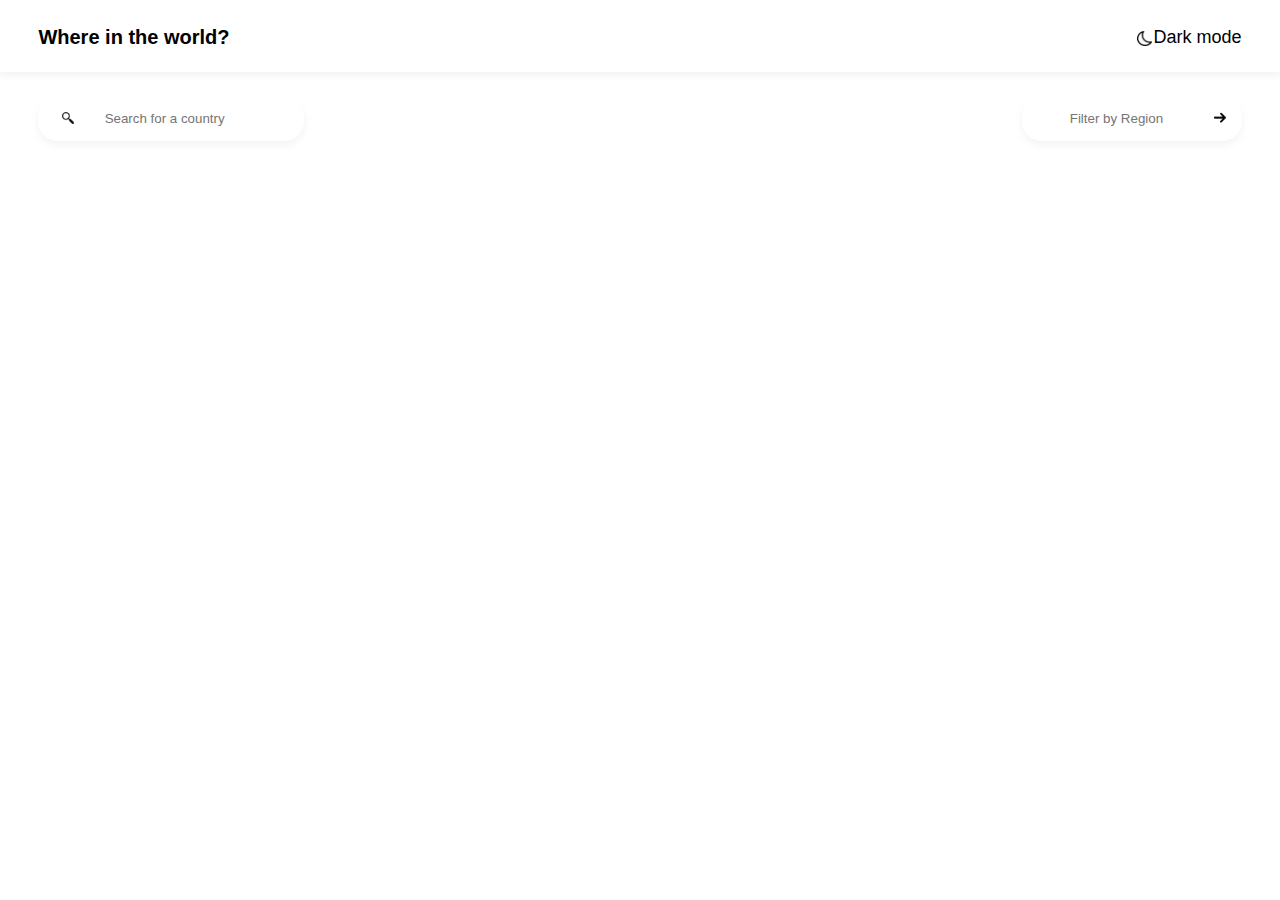
==== index.html @ e952824e "Update index.html" ====
<!DOCTYPE html>
<html lang="en">
<head>
        <meta charset="UTF-8">
        <meta http-equiv="X-UA-Compatible" content="IE=edge">
        <meta name="viewport" content="width=device-width, initial-scale=1.0">
        <title>where is the world</title>
        <link rel="stylesheet" href="css/style.css">
</head>
<body id="entire-body">
        <nav class="navbar  navbar-expand-sm navbar-dark bg-primary" id="padder" >
            <a class="navbar-brand" href="#" id="nav-logo">Where in  the world?</a>
            <div class="togger-section">
                <img id="img-sizer"  src="img/1.Moon-_Sleep_-Day.png" alt="" srcset="">
                <button type="button" class="navbar-button-toggler" id="navbar-button-toggler">Dark mode</button>
            </div>
        </nav>
        <section class="main-body" id="padder">
                <div class="flex-bot">
                        <div class="search-section">
                                <input type="search" name="" id="searcher" placeholder="Search for a country">
                                <img src="img/4.search-icon-day.png" alt="" class="search-icon" id="searcher-img">
                        </div>
                        <div class="sort-section">
                                <!-- <label for="dropdown"></label> -->
                                <input list="options" type="search" name="dropdown" id="filterer" placeholder="Filter by Region">
                                <datalist id="options">
                                        <option id="dropdown-sizer" value="Africa"></option>
                                        <option id="dropdown-sizer" value="Europe"></option>
                                        <option id="dropdown-sizer" value="America"></option>
                                        <option id="dropdown-sizer" value="Asia"></option>
                                        <option id="dropdown-sizer" value="Oceania"></option>
                                </datalist>
                                <img src="img/6.right.arrow.day.png" alt="" class="search-icon" id="filterer-img">
                        </div>                
                </div> 
        </section>
        <section class="main-body-cards" id="countries" id="padder" >
                
        </section>
        <script src="./js/navIcon.js"></script>
        <script src="./js/app.js"></script>
      <!--  <script src="./js/toggler.js"></script> -->
        <!-- <script src="js/toggler.js"></script> -->
</body>
</html
---- css/style.css ----
/* * @font-face {
        font-family: Nunito Sans;
        src: url(https://fonts.google.com/specimen/Nunito+Sans);
} */

*{
        margin: 0 0 0 0;
        padding: 0 0 0 0;
}

body{
        font-family: Nunito Sans, sans-serif;

}

body p{
        padding-top: 1%;
}

.more-info-section{
        max-width: 100%;
        display: grid;
        grid-template-columns: repeat(3, 1fr);
        gap: 10%;
}
.more-info-section img{
        width: 100%;
        height: 100%;
}

body #move-down{
        margin-top: 17%;
}

body #marg-up{
        margin-top: 1.5%;
}

body #marg-up1{
        margin-top: 4%;
        padding-bottom: 5%;
}

body #make-bold{
        font-weight: bolder;
        padding-right: 1%;
}

body #padder{
        padding: 2% 3% 1.8% 3%;
}

body #padder2{
        padding: 0% 3% 0% 3%;
}

/* FOR THE NAVIGATION END */
nav{
        display: flex;
        justify-content: space-between;
        box-shadow: 0 4px 8px rgba(0, 0, 1, 0.05);
        position: relative;
}

nav .navbar-brand{
        text-decoration: none;
        font-size: 20px;
        font-weight: bolder;
        color: black;
}

nav .togger-section{
        display: flex;
        justify-content: space-between; 
}

nav .togger-section button{
        margin-left: 5px;
        font-size: 18px;
        border:  none;
        background-color:unset;
}

nav .togger-section img{
        height: 15px;
        position: absolute;
        top: 43%;
        right:10%;
}

/* FOR THE MAIN BODY */

body option{
        width: 10px;
        height: ;
        background-color: red;
}
.main-body .flex-bot{
        display: flex;
        flex-wrap: wrap;
        justify-content:space-between;
        position: relative;
}

.main-body .search-section input{
        padding: 6% 10% ;
        text-align: center;
        width: 150%;
        height: 120%;
        border: none;
        border-radius: 20px;
        box-shadow: 0 4px 8px rgba(0, 0, 1, 0.05);
        background-color:unset;
}


.main-body .back-section img{
        position:absolute;
        height: 12px;
        top: 38%;
        left: 0.6%;
}


section .back-section #back-buttler{
        padding: 40% 120% 40% 120%;
        text-align: center;
        box-shadow: 0 5px 10px rgba(0, 0, 1, 0.1);
        background-color: unset;
        border: none;
        border-radius: 10px;
}

.main-body .search-section img{
        position:absolute;
        height: 12px;
        top: 42%;
        left: 2%;
}

.main-body .flex-bot .sort-section input{
        padding: 6% 10% ;
        text-align: center;
        width: 124%;
        height: 120%;
        border: unset;
        border-radius: 20px;
        margin-left: -24%;
        box-shadow: 0 4px 8px rgba(0, 0, 1, 0.05);
        background-color:unset
}

.main-body .flex-bot .sort-section img{
        position:absolute;
        height: 12px;
        top: 42%;
        right: 1.3%;
}


.main-body-cards{
        display: flex;
        justify-content: space-between;
        flex-wrap: wrap;
        padding: 2% 3% 2% 3%;

}

.main-body-cards .card{
        /* border: 1px solid #ccc; */
        width: 22.5%;
        height: 290px;
        justify-content:space-evenly;
        border-radius: 9px;
        margin-top: 1.5%;
        padding-bottom: 1%;
        margin-bottom: 1%;
}

.main-body-cards .card .img-container{
        overflow: hidden;
        height: 62%;
        border-radius: 9px 9px 0 0;
}
.main-body-cards .card .country-title{
        padding-bottom: 3%;
        padding-top: 2%;
}

.main-body-cards .card img{
        width: 100%;
        height: 100%;
        border-radius: 9px 9px 0 0;
}

.main-body-cards .card:hover{
        box-shadow: 0 9px 19px 0 rgba(0, 0, 0, 0.3);
        color: #572727 !important;
        transition: 0.6s;
    }

.main-body-cards .card:hover img{
        transition: 0.6s;
        transform: scale(1.10);
    }

.main-body-cards .card .card-content{
        padding: 5% 8% 20% 8%;
}

@media screen and (max-width: 1118px){
        nav .togger-section img{
                top:37%;
                right:12.6%;
        }
}

@media screen and (max-width: 993px){
        nav .togger-section img{
                top:38%;
                right:12.9%;
        }
}

@media screen and (max-width: 926px){
        nav .togger-section img{
                top:38%;
                right:13.7%;
                height: 23% ;
        }
}

@media screen and (max-width: 895px){
        nav .togger-section img{
                top:37.2%;
                right:13.7%;
        }
        nav .navbar-brand{
                font-size: 16px;
        }

        nav .togger-section button{
                font-size: 16px;
        }
}

@media screen and (max-width: 853px){
        nav .togger-section img{
                top:36.5%;
                right: 14%;
        }
        nav .navbar-brand{
                font-size: 16px;
        }

        nav .togger-section button{
                font-size: 15.8px;
        }
        .main-body-cards .card{
                height: 260px;
        }

        .main-body-cards .card .img-container{
                height: 50%;
        }
        .main-body-cards .card .img-container img{
                height: 100%;
        }
}

@media screen and (max-width: 768px){
        nav .togger-section img{
                top:36%;
                right: 15.8%;
        }
        .main-body-cards{
                flex-wrap: wrap;
        }
        .main-body-cards .card{
                width: 48%;
        }
        .main-body-cards .card{
                height: 30%;
                margin-bottom: 4%;
        }

        .main-body-cards .card .img-container{
                height: 150px;
        }

        .main-body-cards .card .img-container img{
                height: 100%;
        }
}

@media screen and (max-width: 660px) {
        nav .togger-section img{
                top:34.8%;
                right: 17.5%;
        }
        nav .navbar-brand{
                font-size: 15.8px;
        }

        nav .togger-section button{
                font-size: 15.8px;
        }
        .more-info-section{
                max-width: 100%;
                grid-template-columns: repeat(3, 1fr);
                gap: 5.5%;
        }

        .more-info-section img{
                width: 105%;
        }

        .more-info-section h3{
                font-size: 18px;
        }

        .more-info-section p{
                font-size: 13px;
        }
}

@media screen and (max-width: 619px) {
        nav .togger-section img{
                top:34.3%;
                right: 17.8%;
        }
        nav .navbar-brand{
                font-size: 14px;
        }

        nav .togger-section button{
                font-size: 14px;
        }
        .more-info-section{
                max-width: 100%;
                grid-template-columns: repeat(2, 1fr);
                gap: 14%;
        }
        .more-info-section img{
                width: 115%;
        }
        body #move-down{
                margin-top: -6%;
        }
}
@media screen and (max-width: 585px) {
        nav .togger-section img{
                top:34.6%;
                right: 19%;
                height: 30% ;
        }
        .main-body-cards .card p{
               font-size: 16px;
        }
        .main-body .search-section img{
                height: 13px;
                left: 3%;
        }
}

@media screen and (max-width: 525px) {
        nav .togger-section img{
                top:36.5%;
                right: 16.8%;
                height: 30%;
        }

        nav .navbar-brand{
                font-size: 12px;
        }

        nav .togger-section button{
                font-size: 12px;
        }
        .main-body-cards .card{
                height: 10%;
                margin-top: 2%;
        }

        .main-body-cards .card .img-container{
                height: 100px;
        }
        .main-body .search-section{
                width: 60%;
                font-size: 12px;
        }
        .main-body .search-section input{
                height: 100%;
                font-size: 12px;
        }
        .main-body .search-section img{
                height: 13px;
                top: 14%;
                left: 4.5%;
        }
        .main-body .flex-bot .sort-section{
                width: 50%;
        }
        .main-body .flex-bot .sort-section input{
                width: 120%;
                height: 79%;
                font-size: 12px;
                margin-left: 0;
                padding-left: 25%;
                margin-top: 6%;
        }
        
        .main-body .flex-bot .sort-section img{
                height: 13px;
                top: 73%;
                left: 4.5%;
        }

        section .flex-bot button{
                padding: 1% 10% 1% 17%;
        }
        section .flex-bot button{
                font-size: 10.4px;
        }
        
}

@media screen and (max-width: 437px) {
        nav .togger-section img{
                top:36%;
                right: 29%;
                height: 26%;
        }

        nav .navbar-brand{
                font-size: 12px;
        }

        nav .togger-section button{
                font-size: 12px;
        }
        .main-body-cards{
                justify-content: center;
        }
        .main-body-cards p{
                font-size: 13px !important;
        }

        .main-body-cards h3{
                font-size: 17.2px !important;
        }


        .main-body-cards .card{
                width: 80%;
        }
        .main-body .flex-bot{
                display: flex;
                justify-content:space-between;
        }
        .more-info-section{
                max-width: 100%;
                display: grid;
                grid-template-columns: repeat(1, 1fr);
                gap: 10%;
        }
        .more-info-section img{
                width: 100%;
        }
        body #marg-up1{
                margin-top: -3%;
                padding-bottom: 4%;
        }

        body #padder{
                padding: 4% 13% 4% 12%;
        }

        .main-body .search-section input{
                padding: 3.6% 20% ;
                width: 150%;
                height: 120%;
        }
     
        .main-body .flex-bot .sort-section input{
                padding: 3.6% 10% 3.6% 25% ;
                width: 150%;
                margin-top: 14%;
                margin-bottom: 2%;
        }

        .main-body .flex-bot .sort-section img{
                position:absolute;
                height: 15px;
                top: 80%;
                right: 0.8%;
        }
        

}


@media screen and (max-width: 393px) {
        nav .togger-section img{
                top:38%;
                right: 30%;
        }

        nav .navbar-brand{
                font-size: 12px;
        }

        nav .togger-section button{
                font-size: 12px;
        }
     
       
        body .search-section input{
                padding-top: 10%;
        }

        .main-body .flex-bot .sort-section img{
                height: 12px;
                top: 80%;
        }
        .main-body .search-section img{
                height: 12px;
        }
}

@media screen and (max-width: 349px) {
        nav .togger-section img{
                top:34.5%;
                top:34.5%;
                right: 33%;
        }      
}

@media screen and (max-width: 295px) {
        nav .togger-section img{
                top:35.8%;
                right: 36%;
        }
}

body section .flex-bot datalist .option{
        font-size: 8px;
}
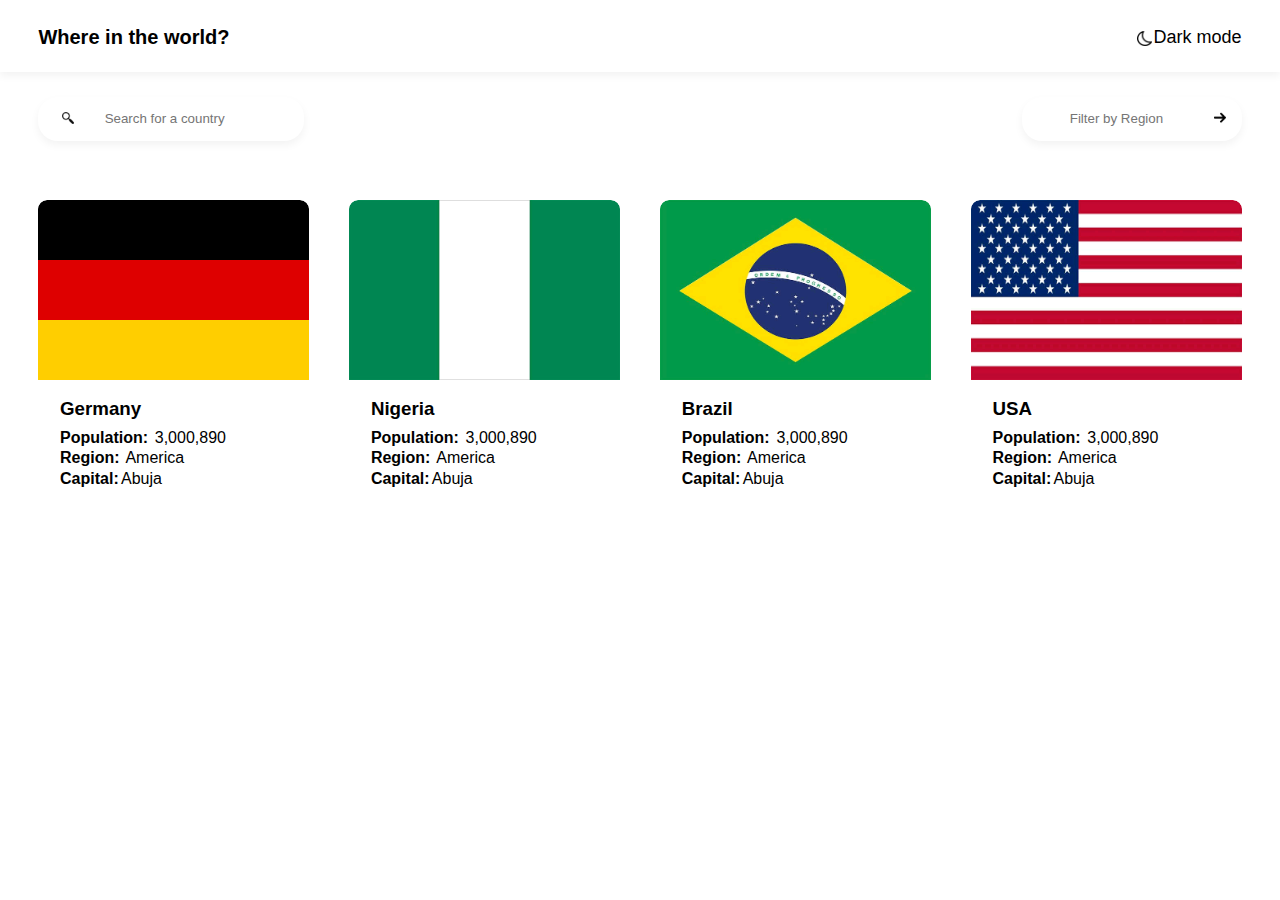
==== commit 6b20303f: "Add files via upload" ====
--- a/index.html
+++ b/index.html
@@ -1,46 +1,91 @@
-<!DOCTYPE html>
-<html lang="en">
-<head>
-        <meta charset="UTF-8">
-        <meta http-equiv="X-UA-Compatible" content="IE=edge">
-        <meta name="viewport" content="width=device-width, initial-scale=1.0">
-        <title>where is the world</title>
-        <link rel="stylesheet" href="css/style.css">
-</head>
-<body id="entire-body">
-        <nav class="navbar  navbar-expand-sm navbar-dark bg-primary" id="padder" >
-            <a class="navbar-brand" href="#" id="nav-logo">Where in  the world?</a>
-            <div class="togger-section">
-                <img id="img-sizer"  src="img/1.Moon-_Sleep_-Day.png" alt="" srcset="">
-                <button type="button" class="navbar-button-toggler" id="navbar-button-toggler">Dark mode</button>
-            </div>
-        </nav>
-        <section class="main-body" id="padder">
-                <div class="flex-bot">
-                        <div class="search-section">
-                                <input type="search" name="" id="searcher" placeholder="Search for a country">
-                                <img src="img/4.search-icon-day.png" alt="" class="search-icon" id="searcher-img">
-                        </div>
-                        <div class="sort-section">
-                                <!-- <label for="dropdown"></label> -->
-                                <input list="options" type="search" name="dropdown" id="filterer" placeholder="Filter by Region">
-                                <datalist id="options">
-                                        <option id="dropdown-sizer" value="Africa"></option>
-                                        <option id="dropdown-sizer" value="Europe"></option>
-                                        <option id="dropdown-sizer" value="America"></option>
-                                        <option id="dropdown-sizer" value="Asia"></option>
-                                        <option id="dropdown-sizer" value="Oceania"></option>
-                                </datalist>
-                                <img src="img/6.right.arrow.day.png" alt="" class="search-icon" id="filterer-img">
-                        </div>                
-                </div> 
-        </section>
-        <section class="main-body-cards" id="countries" id="padder" >
-                
-        </section>
-        <script src="./js/navIcon.js"></script>
-        <script src="./js/app.js"></script>
-      <!--  <script src="./js/toggler.js"></script> -->
-        <!-- <script src="js/toggler.js"></script> -->
-</body>
-</html
+<!DOCTYPE html>
+<html lang="en">
+<head>
+        <meta charset="UTF-8">
+        <meta http-equiv="X-UA-Compatible" content="IE=edge">
+        <meta name="viewport" content="width=device-width, initial-scale=1.0">
+        <title>where is the world</title>
+        <link rel="stylesheet" href="css/style.css">
+</head>
+<body id="entire-body">
+        <nav class="navbar  navbar-expand-sm navbar-dark bg-primary" id="padder" >
+            <a class="navbar-brand" href="#" id="nav-logo">Where in  the world?</a>
+            <div class="togger-section">
+                <img id="img-sizer"  src="img/1.Moon-_Sleep_-Day.png" alt="" srcset="">
+                <button type="button" class="navbar-button-toggler" id="navbar-button-toggler">Dark mode</button>
+            </div>
+        </nav>
+        <section class="main-body" id="padder">
+                <div class="flex-bot">
+                        <div class="search-section">
+                                <input type="search" name="" id="searcher" placeholder="Search for a country">
+                                <img src="img/4.search-icon-day.png" alt="" class="search-icon" id="searcher-img">
+                        </div>
+                        <div class="sort-section">
+                                <!-- <label for="dropdown"></label> -->
+                                <input list="options" type="search" name="dropdown" id="filterer" placeholder="Filter by Region">
+                                <datalist id="options">
+                                        <option id="dropdown-sizer" value="Africa"></option>
+                                        <option id="dropdown-sizer" value="Europe"></option>
+                                        <option id="dropdown-sizer" value="America"></option>
+                                        <option id="dropdown-sizer" value="Asia"></option>
+                                        <option id="dropdown-sizer" value="Oceania"></option>
+                                </datalist>
+                                <img src="img/6.right.arrow.day.png" alt="" class="search-icon" id="filterer-img">
+                        </div>                
+                </div> 
+        </section>
+        <section class="main-body-cards" id="countries" id="padder" >
+                <div class="card" id="card">
+                        <div class="img-container">
+                                <img src="img/8.germany.png" alt="" srcset="" class="card-img">
+                        </div>                        
+                        <div class="card-content" id="card-text">
+                                <h3 class="country-title">Germany</h3>
+                                <p class="population"><span id="make-bold">Population:</span>  3,000,890</p>
+                                <p class="region"><span id="make-bold">Region:</span> America</p>
+                                <p class="capital"><span id="make-bold">Capital:</span>Abuja</p>
+                        </div>
+                </div>
+                <div class="card" id="card">
+                        <div class="img-container">
+                                <img src="img/7.nigeria.jpg" alt="" srcset="" class="card-img">
+                        </div>                        
+                        <div class="card-content" id="card-text"
+                        >
+                                <h3 class="country-title">Nigeria</h3>
+                                <p class="population"><span id="make-bold">Population:</span>  3,000,890</p>
+                                <p class="region"><span id="make-bold">Region:</span> America</p>
+                                <p class="capital"><span id="make-bold">Capital:</span>Abuja</p>
+                        </div>
+                </div>
+                <div class="card" id="card">
+                        <div class="img-container">
+                                <img src="img/9.brazil.jpg" alt="" srcset="" class="card-img">
+                        </div>
+                        <div class="card-content" id="card-text"
+                        >
+                                <h3 class="country-title">Brazil</h3>
+                                <p class="population"><span id="make-bold">Population:</span>  3,000,890</p>
+                                <p class="region"><span id="make-bold">Region:</span> America</p>
+                                <p class="capital"><span id="make-bold">Capital:</span>Abuja</p>
+                        </div>
+                </div>
+                <div class="card" id="card">
+                        <div class="img-container">
+                                <img src="img/9.usa.jpg" alt="" srcset="" class="card-img">
+                        </div>                        
+                        <div class="card-content" id="card-text"
+                        >
+                                <h3 class="country-title">USA</h3>
+                                <p class="population"><span id="make-bold">Population:</span>  3,000,890</p>
+                                <p class="region"><span id="make-bold">Region:</span> America</p>
+                                <p class="capital"><span id="make-bold">Capital:</span>Abuja</p>
+                        </div>
+                </div>
+        </section>
+        <script src="./js/navIcon.js"></script>
+        <script src="./js/app.js"></script>
+        <script src="./js/toggler.js"></script>
+</body>
+</html
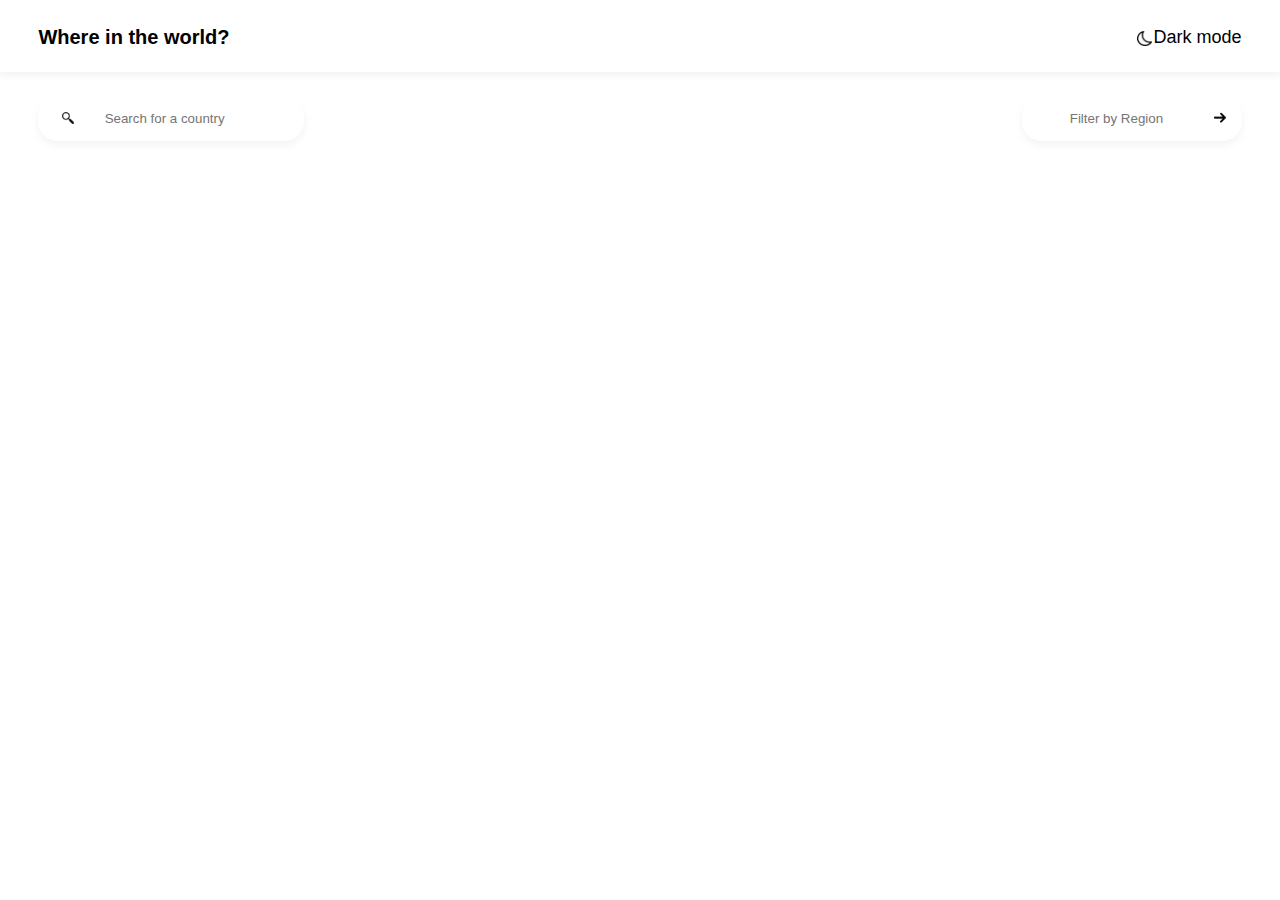
==== commit 3598bce8: "Add files via upload" ====
--- a/index.html
+++ b/index.html
@@ -1,91 +1,91 @@
-<!DOCTYPE html>
-<html lang="en">
-<head>
-        <meta charset="UTF-8">
-        <meta http-equiv="X-UA-Compatible" content="IE=edge">
-        <meta name="viewport" content="width=device-width, initial-scale=1.0">
-        <title>where is the world</title>
-        <link rel="stylesheet" href="css/style.css">
-</head>
-<body id="entire-body">
-        <nav class="navbar  navbar-expand-sm navbar-dark bg-primary" id="padder" >
-            <a class="navbar-brand" href="#" id="nav-logo">Where in  the world?</a>
-            <div class="togger-section">
-                <img id="img-sizer"  src="img/1.Moon-_Sleep_-Day.png" alt="" srcset="">
-                <button type="button" class="navbar-button-toggler" id="navbar-button-toggler">Dark mode</button>
-            </div>
-        </nav>
-        <section class="main-body" id="padder">
-                <div class="flex-bot">
-                        <div class="search-section">
-                                <input type="search" name="" id="searcher" placeholder="Search for a country">
-                                <img src="img/4.search-icon-day.png" alt="" class="search-icon" id="searcher-img">
-                        </div>
-                        <div class="sort-section">
-                                <!-- <label for="dropdown"></label> -->
-                                <input list="options" type="search" name="dropdown" id="filterer" placeholder="Filter by Region">
-                                <datalist id="options">
-                                        <option id="dropdown-sizer" value="Africa"></option>
-                                        <option id="dropdown-sizer" value="Europe"></option>
-                                        <option id="dropdown-sizer" value="America"></option>
-                                        <option id="dropdown-sizer" value="Asia"></option>
-                                        <option id="dropdown-sizer" value="Oceania"></option>
-                                </datalist>
-                                <img src="img/6.right.arrow.day.png" alt="" class="search-icon" id="filterer-img">
-                        </div>                
-                </div> 
-        </section>
-        <section class="main-body-cards" id="countries" id="padder" >
-                <div class="card" id="card">
-                        <div class="img-container">
-                                <img src="img/8.germany.png" alt="" srcset="" class="card-img">
-                        </div>                        
-                        <div class="card-content" id="card-text">
-                                <h3 class="country-title">Germany</h3>
-                                <p class="population"><span id="make-bold">Population:</span>  3,000,890</p>
-                                <p class="region"><span id="make-bold">Region:</span> America</p>
-                                <p class="capital"><span id="make-bold">Capital:</span>Abuja</p>
-                        </div>
-                </div>
-                <div class="card" id="card">
-                        <div class="img-container">
-                                <img src="img/7.nigeria.jpg" alt="" srcset="" class="card-img">
-                        </div>                        
-                        <div class="card-content" id="card-text"
-                        >
-                                <h3 class="country-title">Nigeria</h3>
-                                <p class="population"><span id="make-bold">Population:</span>  3,000,890</p>
-                                <p class="region"><span id="make-bold">Region:</span> America</p>
-                                <p class="capital"><span id="make-bold">Capital:</span>Abuja</p>
-                        </div>
-                </div>
-                <div class="card" id="card">
-                        <div class="img-container">
-                                <img src="img/9.brazil.jpg" alt="" srcset="" class="card-img">
-                        </div>
-                        <div class="card-content" id="card-text"
-                        >
-                                <h3 class="country-title">Brazil</h3>
-                                <p class="population"><span id="make-bold">Population:</span>  3,000,890</p>
-                                <p class="region"><span id="make-bold">Region:</span> America</p>
-                                <p class="capital"><span id="make-bold">Capital:</span>Abuja</p>
-                        </div>
-                </div>
-                <div class="card" id="card">
-                        <div class="img-container">
-                                <img src="img/9.usa.jpg" alt="" srcset="" class="card-img">
-                        </div>                        
-                        <div class="card-content" id="card-text"
-                        >
-                                <h3 class="country-title">USA</h3>
-                                <p class="population"><span id="make-bold">Population:</span>  3,000,890</p>
-                                <p class="region"><span id="make-bold">Region:</span> America</p>
-                                <p class="capital"><span id="make-bold">Capital:</span>Abuja</p>
-                        </div>
-                </div>
-        </section>
-        <script src="./js/navIcon.js"></script>
-        <script src="./js/app.js"></script>
-        <script src="./js/toggler.js"></script>
-</body>
-</html
+<!DOCTYPE html>
+<html lang="en">
+<head>
+        <meta charset="UTF-8">
+        <meta http-equiv="X-UA-Compatible" content="IE=edge">
+        <meta name="viewport" content="width=device-width, initial-scale=1.0">
+        <title>where is the world</title>
+        <link rel="stylesheet" href="css/style.css">
+</head>
+<body id="entire-body">
+        <nav class="navbar  navbar-expand-sm navbar-dark bg-primary" id="padder" >
+            <a class="navbar-brand" href="#" id="nav-logo">Where in  the world?</a>
+            <div class="togger-section">
+                <img id="img-sizer"  src="img/1.Moon-_Sleep_-Day.png" alt="" srcset="">
+                <button type="button" class="navbar-button-toggler" id="navbar-button-toggler">Dark mode</button>
+            </div>
+        </nav>
+        <section class="main-body" id="padder">
+                <div class="flex-bot">
+                        <div class="search-section">
+                                <input type="search" name="" id="searcher" placeholder="Search for a country">
+                                <img src="img/4.search-icon-day.png" alt="" class="search-icon" id="searcher-img">
+                        </div>
+                        <div class="sort-section">
+                                <!-- <label for="dropdown"></label> -->
+                                <input list="options" type="search" name="dropdown" id="filterer" placeholder="Filter by Region">
+                                <datalist id="options">
+                                        <option id="dropdown-sizer" value="Africa"></option>
+                                        <option id="dropdown-sizer" value="Europe"></option>
+                                        <option id="dropdown-sizer" value="America"></option>
+                                        <option id="dropdown-sizer" value="Asia"></option>
+                                        <option id="dropdown-sizer" value="Oceania"></option>
+                                </datalist>
+                                <img src="img/6.right.arrow.day.png" alt="" class="search-icon" id="filterer-img">
+                        </div>                
+                </div> 
+        </section>
+        <section class="main-body-cards" id="countries" id="padder" >
+                <!-- <div class="card" id="card">
+                        <div class="img-container">
+                                <img src="img/8.germany.png" alt="" srcset="" class="card-img">
+                        </div>                        
+                        <div class="card-content" id="card-text">
+                                <h3 class="country-title">Germany</h3>
+                                <p class="population"><span id="make-bold">Population:</span>  3,000,890</p>
+                                <p class="region"><span id="make-bold">Region:</span> America</p>
+                                <p class="capital"><span id="make-bold">Capital:</span>Abuja</p>
+                        </div>
+                </div>
+                <div class="card" id="card">
+                        <div class="img-container">
+                                <img src="img/7.nigeria.jpg" alt="" srcset="" class="card-img">
+                        </div>                        
+                        <div class="card-content" id="card-text"
+                        >
+                                <h3 class="country-title">Nigeria</h3>
+                                <p class="population"><span id="make-bold">Population:</span>  3,000,890</p>
+                                <p class="region"><span id="make-bold">Region:</span> America</p>
+                                <p class="capital"><span id="make-bold">Capital:</span>Abuja</p>
+                        </div>
+                </div>
+                <div class="card" id="card">
+                        <div class="img-container">
+                                <img src="img/9.brazil.jpg" alt="" srcset="" class="card-img">
+                        </div>
+                        <div class="card-content" id="card-text"
+                        >
+                                <h3 class="country-title">Brazil</h3>
+                                <p class="population"><span id="make-bold">Population:</span>  3,000,890</p>
+                                <p class="region"><span id="make-bold">Region:</span> America</p>
+                                <p class="capital"><span id="make-bold">Capital:</span>Abuja</p>
+                        </div>
+                </div>
+                <div class="card" id="card">
+                        <div class="img-container">
+                                <img src="img/9.usa.jpg" alt="" srcset="" class="card-img">
+                        </div>                        
+                        <div class="card-content" id="card-text"
+                        >
+                                <h3 class="country-title">USA</h3>
+                                <p class="population"><span id="make-bold">Population:</span>  3,000,890</p>
+                                <p class="region"><span id="make-bold">Region:</span> America</p>
+                                <p class="capital"><span id="make-bold">Capital:</span>Abuja</p>
+                        </div>
+                </div> -->
+        </section>
+        <script src="./js/navIcon.js"></script>
+        <script src="./js/app.js"></script>
+        <script src="./js/toggler.js"></script>
+</body>
+</html
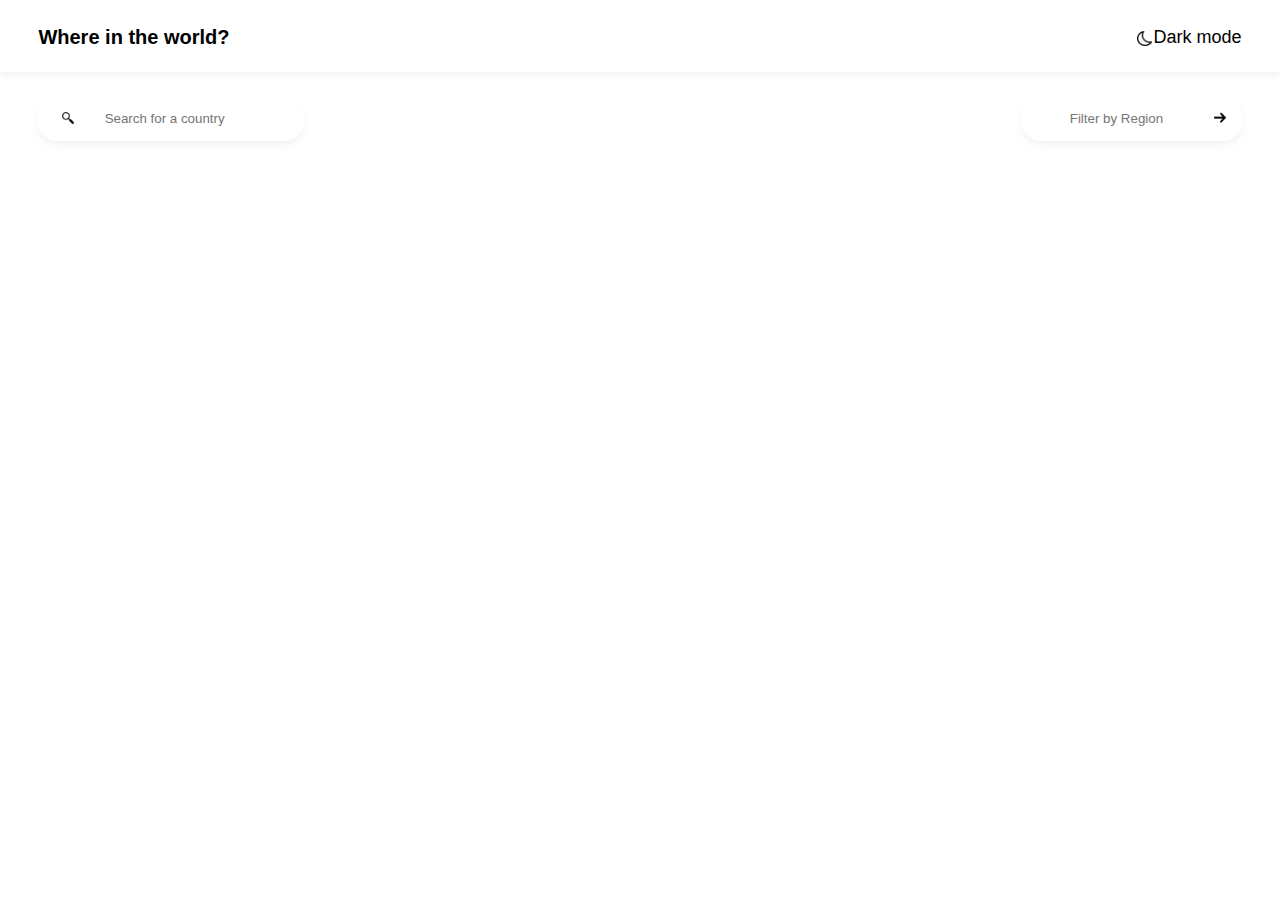
==== commit 383eb9e1: "Update index.html" ====
--- a/index.html
+++ b/index.html
@@ -84,8 +84,8 @@
                         </div>
                 </div> -->
         </section>
-        <script src="./js/navIcon.js"></script>
-        <script src="./js/app.js"></script>
-        <script src="./js/toggler.js"></script>
+        <script src="js/navIcon.js"></script>
+        <script src="js/app.js"></script>
+        <script src="js/toggler.js"></script>
 </body>
 </html
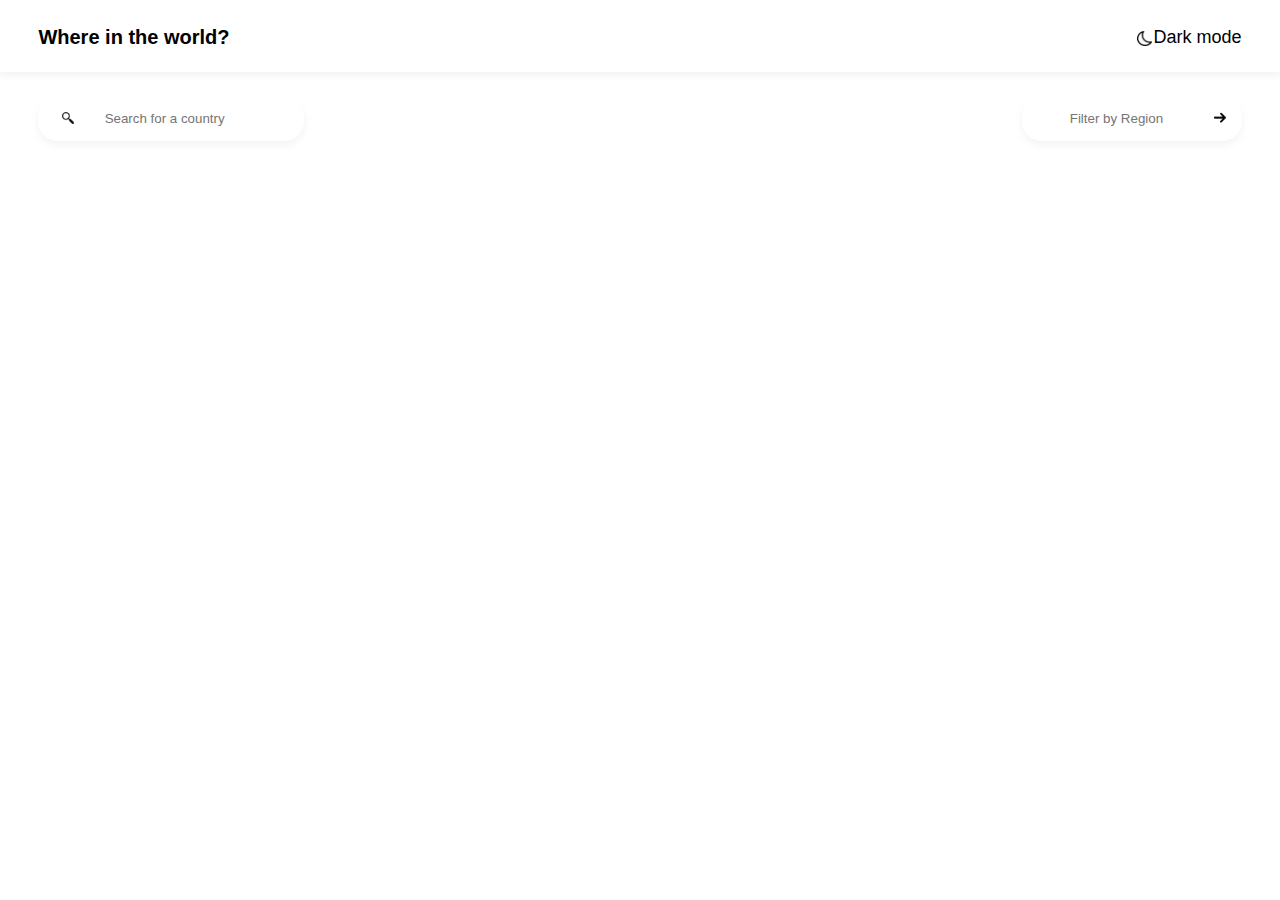
==== commit 48cd1cef: "some random complete over all" ====
--- a/index.html
+++ b/index.html
@@ -1,41 +1,56 @@
 <!DOCTYPE html>
 <html lang="en">
 <head>
-        <meta charset="UTF-8">
-        <meta http-equiv="X-UA-Compatible" content="IE=edge">
-        <meta name="viewport" content="width=device-width, initial-scale=1.0">
-        <title>where is the world</title>
-        <link rel="stylesheet" href="css/style.css">
+    <meta charset="UTF-8">
+    <meta http-equiv="X-UA-Compatible" content="IE=edge">
+    <meta name="viewport" content="width=device-width, initial-scale=1.0">
+    <title>Where in the World?</title>
+    <link rel="stylesheet" href="/css/style.css">
 </head>
 <body id="entire-body">
-        <nav class="navbar  navbar-expand-sm navbar-dark bg-primary" id="padder" >
-            <a class="navbar-brand" href="#" id="nav-logo">Where in  the world?</a>
-            <div class="togger-section">
-                <img id="img-sizer"  src="img/1.Moon-_Sleep_-Day.png" alt="" srcset="">
+
+        <!-- ................      MY NAVBAR        .............             -->
+        <nav class="navbar navbar-expand-sm navbar-dark bg-primary" id="padder">
+                <a class="navbar-brand" href="#" id="nav-logo">Where in the world?</a>
+                <div class="togger-section">
+                <img id="img-sizer" src="img/1.Moon-_Sleep_-Day.png" alt="" srcset="">
                 <button type="button" class="navbar-button-toggler" id="navbar-button-toggler">Dark mode</button>
-            </div>
+                </div>
         </nav>
+        <!--       ..............  END OF NAVBAR    .................                    -->
+
+
+        <!--       ..............  THE INPUT SESSION    .................                -->
         <section class="main-body" id="padder">
                 <div class="flex-bot">
-                        <div class="search-section">
-                                <input type="search" name="" id="searcher" placeholder="Search for a country">
-                                <img src="img/4.search-icon-day.png" alt="" class="search-icon" id="searcher-img">
-                        </div>
-                        <div class="sort-section">
-                                <!-- <label for="dropdown"></label> -->
-                                <input list="options" type="search" name="dropdown" id="filterer" placeholder="Filter by Region">
-                                <datalist id="options">
-                                        <option id="dropdown-sizer" value="Africa"></option>
-                                        <option id="dropdown-sizer" value="Europe"></option>
-                                        <option id="dropdown-sizer" value="America"></option>
-                                        <option id="dropdown-sizer" value="Asia"></option>
-                                        <option id="dropdown-sizer" value="Oceania"></option>
-                                </datalist>
-                                <img src="img/6.right.arrow.day.png" alt="" class="search-icon" id="filterer-img">
-                        </div>                
+                <div class="search-section">
+                        <input type="search" name="" id="searcher" placeholder="Search for a country">
+                        <img src="img/4.search-icon-day.png" alt="" class="search-icon" id="searcher-img">
+                </div>
+                <div class="sort-section">
+                        <input list="options" type="search" name="dropdown" id="filterer" placeholder="Filter by Region">
+                        <datalist id="options">
+                        <option id="dropdown-sizer" value="Africa"></option>
+                        <option id="dropdown-sizer" value="Europe"></option>
+                        <option id="dropdown-sizer" value="Americas"></option>
+                        <option id="dropdown-sizer" value="Asia"></option>
+                        <option id="dropdown-sizer" value="Oceania"></option>
+                        </datalist>
+                        <img src="img/6.right.arrow.day.png" alt="" class="search-icon" id="filterer-img">
+                </div>                
                 </div> 
         </section>
+        <section class="main-body-cards" id="countries" id="padder"></section>
+        <script src="./js/navIcon.js"></script>
+        <script src="./js/toggler.js"></script>
+        <script src="./js/app.js"></script>
+
+        <!--       ..............  END OF INPUT SESSION    .................               --> 
+
+        <!--     ...............  REFERENCE CODE    ................                       -->
         <section class="main-body-cards" id="countries" id="padder" >
+                
+                <!--     .MAIN                 -->
                 <!-- <div class="card" id="card">
                         <div class="img-container">
                                 <img src="img/8.germany.png" alt="" srcset="" class="card-img">
@@ -82,10 +97,17 @@
                                 <p class="region"><span id="make-bold">Region:</span> America</p>
                                 <p class="capital"><span id="make-bold">Capital:</span>Abuja</p>
                         </div>
-                </div> -->
+                </div>  -->
+        </--     ......................               REFERENCE CODE ENDS HERE                ................       -->
+
+
+
+
+
         </section>
-        <script src="js/navIcon.js"></script>
-        <script src="js/app.js"></script>
-        <script src="js/toggler.js"></script>
+        <script src="./js/app.js"></script>
+        <!-- <script src="./js/toggler.js"></script> -->
+        <!-- <script src="./js/navIcon.js"></script> -->
+
 </body>
 </html
--- a/css/style.css
+++ b/css/style.css
@@ -6,103 +6,103 @@
 *{
         margin: 0 0 0 0;
         padding: 0 0 0 0;
-}
-
-body{
+    }
+    
+    body{
         font-family: Nunito Sans, sans-serif;
-
-}
-
-body p{
+    
+    }
+    
+    body p{
         padding-top: 1%;
-}
-
-.more-info-section{
+    }
+    
+    .more-info-section{
         max-width: 100%;
         display: grid;
         grid-template-columns: repeat(3, 1fr);
         gap: 10%;
-}
-.more-info-section img{
+    }
+    .more-info-section img{
         width: 100%;
         height: 100%;
-}
-
-body #move-down{
+    }
+    
+    body #move-down{
         margin-top: 17%;
-}
-
-body #marg-up{
+    }
+    
+    body #marg-up{
         margin-top: 1.5%;
-}
-
-body #marg-up1{
+    }
+    
+    body #marg-up1{
         margin-top: 4%;
         padding-bottom: 5%;
-}
-
-body #make-bold{
+    }
+    
+    body #make-bold{
         font-weight: bolder;
         padding-right: 1%;
-}
-
-body #padder{
+    }
+    
+    body #padder{
         padding: 2% 3% 1.8% 3%;
-}
-
-body #padder2{
+    }
+    
+    body #padder2{
         padding: 0% 3% 0% 3%;
-}
-
-/* FOR THE NAVIGATION END */
-nav{
+    }
+    
+    /* FOR THE NAVIGATION END */
+    nav{
         display: flex;
         justify-content: space-between;
         box-shadow: 0 4px 8px rgba(0, 0, 1, 0.05);
         position: relative;
-}
-
-nav .navbar-brand{
+    }
+    
+    nav .navbar-brand{
         text-decoration: none;
         font-size: 20px;
         font-weight: bolder;
         color: black;
-}
-
-nav .togger-section{
+    }
+    
+    nav .togger-section{
         display: flex;
         justify-content: space-between; 
-}
-
-nav .togger-section button{
+    }
+    
+    nav .togger-section button{
         margin-left: 5px;
         font-size: 18px;
         border:  none;
         background-color:unset;
-}
-
-nav .togger-section img{
+    }
+    
+    nav .togger-section img{
         height: 15px;
         position: absolute;
         top: 43%;
         right:10%;
-}
-
-/* FOR THE MAIN BODY */
-
-body option{
+    }
+    
+    /* FOR THE MAIN BODY */
+    
+    body option{
         width: 10px;
         height: ;
         background-color: red;
-}
-.main-body .flex-bot{
+    }
+    .main-body .flex-bot{
         display: flex;
         flex-wrap: wrap;
         justify-content:space-between;
         position: relative;
-}
-
-.main-body .search-section input{
+    }
+    
+    .main-body .search-section input{
         padding: 6% 10% ;
         text-align: center;
         width: 150%;
@@ -111,34 +111,34 @@
         border-radius: 20px;
         box-shadow: 0 4px 8px rgba(0, 0, 1, 0.05);
         background-color:unset;
-}
-
-
-.main-body .back-section img{
+    }
+    
+    
+    .main-body .back-section img{
         position:absolute;
         height: 12px;
         top: 38%;
         left: 0.6%;
-}
-
-
-section .back-section #back-buttler{
+    }
+    
+    
+    section .back-section #back-buttler{
         padding: 40% 120% 40% 120%;
         text-align: center;
         box-shadow: 0 5px 10px rgba(0, 0, 1, 0.1);
         background-color: unset;
         border: none;
         border-radius: 10px;
-}
-
-.main-body .search-section img{
+    }
+    
+    .main-body .search-section img{
         position:absolute;
         height: 12px;
         top: 42%;
         left: 2%;
-}
-
-.main-body .flex-bot .sort-section input{
+    }
+    
+    .main-body .flex-bot .sort-section input{
         padding: 6% 10% ;
         text-align: center;
         width: 124%;
@@ -148,25 +148,25 @@
         margin-left: -24%;
         box-shadow: 0 4px 8px rgba(0, 0, 1, 0.05);
         background-color:unset
-}
-
-.main-body .flex-bot .sort-section img{
+    }
+    
+    .main-body .flex-bot .sort-section img{
         position:absolute;
         height: 12px;
         top: 42%;
         right: 1.3%;
-}
-
-
-.main-body-cards{
+    }
+    
+    
+    .main-body-cards{
         display: flex;
         justify-content: space-between;
         flex-wrap: wrap;
         padding: 2% 3% 2% 3%;
-
-}
-
-.main-body-cards .card{
+    
+    }
+    
+    .main-body-cards .card{
         /* border: 1px solid #ccc; */
         width: 22.5%;
         height: 290px;
@@ -175,62 +175,62 @@
         margin-top: 1.5%;
         padding-bottom: 1%;
         margin-bottom: 1%;
-}
-
-.main-body-cards .card .img-container{
+    }
+    
+    .main-body-cards .card .img-container{
         overflow: hidden;
         height: 62%;
         border-radius: 9px 9px 0 0;
-}
-.main-body-cards .card .country-title{
+    }
+    .main-body-cards .card .country-title{
         padding-bottom: 3%;
         padding-top: 2%;
-}
-
-.main-body-cards .card img{
+    }
+    
+    .main-body-cards .card img{
         width: 100%;
         height: 100%;
         border-radius: 9px 9px 0 0;
-}
-
-.main-body-cards .card:hover{
+    }
+    
+    .main-body-cards .card:hover{
         box-shadow: 0 9px 19px 0 rgba(0, 0, 0, 0.3);
         color: #572727 !important;
         transition: 0.6s;
     }
-
-.main-body-cards .card:hover img{
+    
+    .main-body-cards .card:hover img{
         transition: 0.6s;
         transform: scale(1.10);
     }
-
-.main-body-cards .card .card-content{
+    
+    .main-body-cards .card .card-content{
         padding: 5% 8% 20% 8%;
-}
-
-@media screen and (max-width: 1118px){
+    }
+    
+    @media screen and (max-width: 1118px){
         nav .togger-section img{
                 top:37%;
                 right:12.6%;
         }
-}
-
-@media screen and (max-width: 993px){
+    }
+    
+    @media screen and (max-width: 993px){
         nav .togger-section img{
                 top:38%;
                 right:12.9%;
         }
-}
-
-@media screen and (max-width: 926px){
+    }
+    
+    @media screen and (max-width: 926px){
         nav .togger-section img{
                 top:38%;
                 right:13.7%;
                 height: 23% ;
         }
-}
-
-@media screen and (max-width: 895px){
+    }
+    
+    @media screen and (max-width: 895px){
         nav .togger-section img{
                 top:37.2%;
                 right:13.7%;
@@ -238,13 +238,13 @@
         nav .navbar-brand{
                 font-size: 16px;
         }
-
+    
         nav .togger-section button{
                 font-size: 16px;
         }
-}
-
-@media screen and (max-width: 853px){
+    }
+    
+    @media screen and (max-width: 853px){
         nav .togger-section img{
                 top:36.5%;
                 right: 14%;
@@ -252,23 +252,23 @@
         nav .navbar-brand{
                 font-size: 16px;
         }
-
+    
         nav .togger-section button{
                 font-size: 15.8px;
         }
         .main-body-cards .card{
                 height: 260px;
         }
-
+    
         .main-body-cards .card .img-container{
                 height: 50%;
         }
         .main-body-cards .card .img-container img{
                 height: 100%;
         }
-}
-
-@media screen and (max-width: 768px){
+    }
+    
+    @media screen and (max-width: 768px){
         nav .togger-section img{
                 top:36%;
                 right: 15.8%;
@@ -283,17 +283,17 @@
                 height: 30%;
                 margin-bottom: 4%;
         }
-
+    
         .main-body-cards .card .img-container{
                 height: 150px;
         }
-
+    
         .main-body-cards .card .img-container img{
                 height: 100%;
         }
-}
-
-@media screen and (max-width: 660px) {
+    }
+    
+    @media screen and (max-width: 660px) {
         nav .togger-section img{
                 top:34.8%;
                 right: 17.5%;
@@ -301,7 +301,7 @@
         nav .navbar-brand{
                 font-size: 15.8px;
         }
-
+    
         nav .togger-section button{
                 font-size: 15.8px;
         }
@@ -310,21 +310,21 @@
                 grid-template-columns: repeat(3, 1fr);
                 gap: 5.5%;
         }
-
+    
         .more-info-section img{
                 width: 105%;
         }
-
+    
         .more-info-section h3{
                 font-size: 18px;
         }
-
+    
         .more-info-section p{
                 font-size: 13px;
         }
-}
-
-@media screen and (max-width: 619px) {
+    }
+    
+    @media screen and (max-width: 619px) {
         nav .togger-section img{
                 top:34.3%;
                 right: 17.8%;
@@ -332,7 +332,7 @@
         nav .navbar-brand{
                 font-size: 14px;
         }
-
+    
         nav .togger-section button{
                 font-size: 14px;
         }
@@ -347,8 +347,8 @@
         body #move-down{
                 margin-top: -6%;
         }
-}
-@media screen and (max-width: 585px) {
+    }
+    @media screen and (max-width: 585px) {
         nav .togger-section img{
                 top:34.6%;
                 right: 19%;
@@ -361,19 +361,19 @@
                 height: 13px;
                 left: 3%;
         }
-}
-
-@media screen and (max-width: 525px) {
+    }
+    
+    @media screen and (max-width: 525px) {
         nav .togger-section img{
                 top:36.5%;
                 right: 16.8%;
                 height: 30%;
         }
-
-        nav .navbar-brand{
-                font-size: 12px;
-        }
-
+    
+        nav .navbar-brand{
+                font-size: 12px;
+        }
+    
         nav .togger-section button{
                 font-size: 12px;
         }
@@ -381,7 +381,7 @@
                 height: 10%;
                 margin-top: 2%;
         }
-
+    
         .main-body-cards .card .img-container{
                 height: 100px;
         }
@@ -415,7 +415,7 @@
                 top: 73%;
                 left: 4.5%;
         }
-
+    
         section .flex-bot button{
                 padding: 1% 10% 1% 17%;
         }
@@ -423,19 +423,19 @@
                 font-size: 10.4px;
         }
         
-}
-
-@media screen and (max-width: 437px) {
+    }
+    
+    @media screen and (max-width: 437px) {
         nav .togger-section img{
                 top:36%;
                 right: 29%;
                 height: 26%;
         }
-
-        nav .navbar-brand{
-                font-size: 12px;
-        }
-
+    
+        nav .navbar-brand{
+                font-size: 12px;
+        }
+    
         nav .togger-section button{
                 font-size: 12px;
         }
@@ -445,12 +445,12 @@
         .main-body-cards p{
                 font-size: 13px !important;
         }
-
+    
         .main-body-cards h3{
                 font-size: 17.2px !important;
         }
-
-
+    
+    
         .main-body-cards .card{
                 width: 80%;
         }
@@ -471,11 +471,11 @@
                 margin-top: -3%;
                 padding-bottom: 4%;
         }
-
+    
         body #padder{
                 padding: 4% 13% 4% 12%;
         }
-
+    
         .main-body .search-section input{
                 padding: 3.6% 20% ;
                 width: 150%;
@@ -488,7 +488,7 @@
                 margin-top: 14%;
                 margin-bottom: 2%;
         }
-
+    
         .main-body .flex-bot .sort-section img{
                 position:absolute;
                 height: 15px;
@@ -496,20 +496,20 @@
                 right: 0.8%;
         }
         
-
-}
-
-
-@media screen and (max-width: 393px) {
+    
+    }
+    
+    
+    @media screen and (max-width: 393px) {
         nav .togger-section img{
                 top:38%;
                 right: 30%;
         }
-
-        nav .navbar-brand{
-                font-size: 12px;
-        }
-
+    
+        nav .navbar-brand{
+                font-size: 12px;
+        }
+    
         nav .togger-section button{
                 font-size: 12px;
         }
@@ -518,31 +518,31 @@
         body .search-section input{
                 padding-top: 10%;
         }
-
+    
         .main-body .flex-bot .sort-section img{
-                height: 12px;
+                height: 10px;
                 top: 80%;
         }
         .main-body .search-section img{
-                height: 12px;
-        }
-}
-
-@media screen and (max-width: 349px) {
+                height: 10px;
+        }
+    }
+    
+    @media screen and (max-width: 349px) {
         nav .togger-section img{
                 top:34.5%;
                 top:34.5%;
                 right: 33%;
         }      
-}
-
-@media screen and (max-width: 295px) {
+    }
+    
+    @media screen and (max-width: 295px) {
         nav .togger-section img{
                 top:35.8%;
                 right: 36%;
         }
-}
-
-body section .flex-bot datalist .option{
+    }
+    
+    body section .flex-bot datalist .option{
         font-size: 8px;
-} +    } 